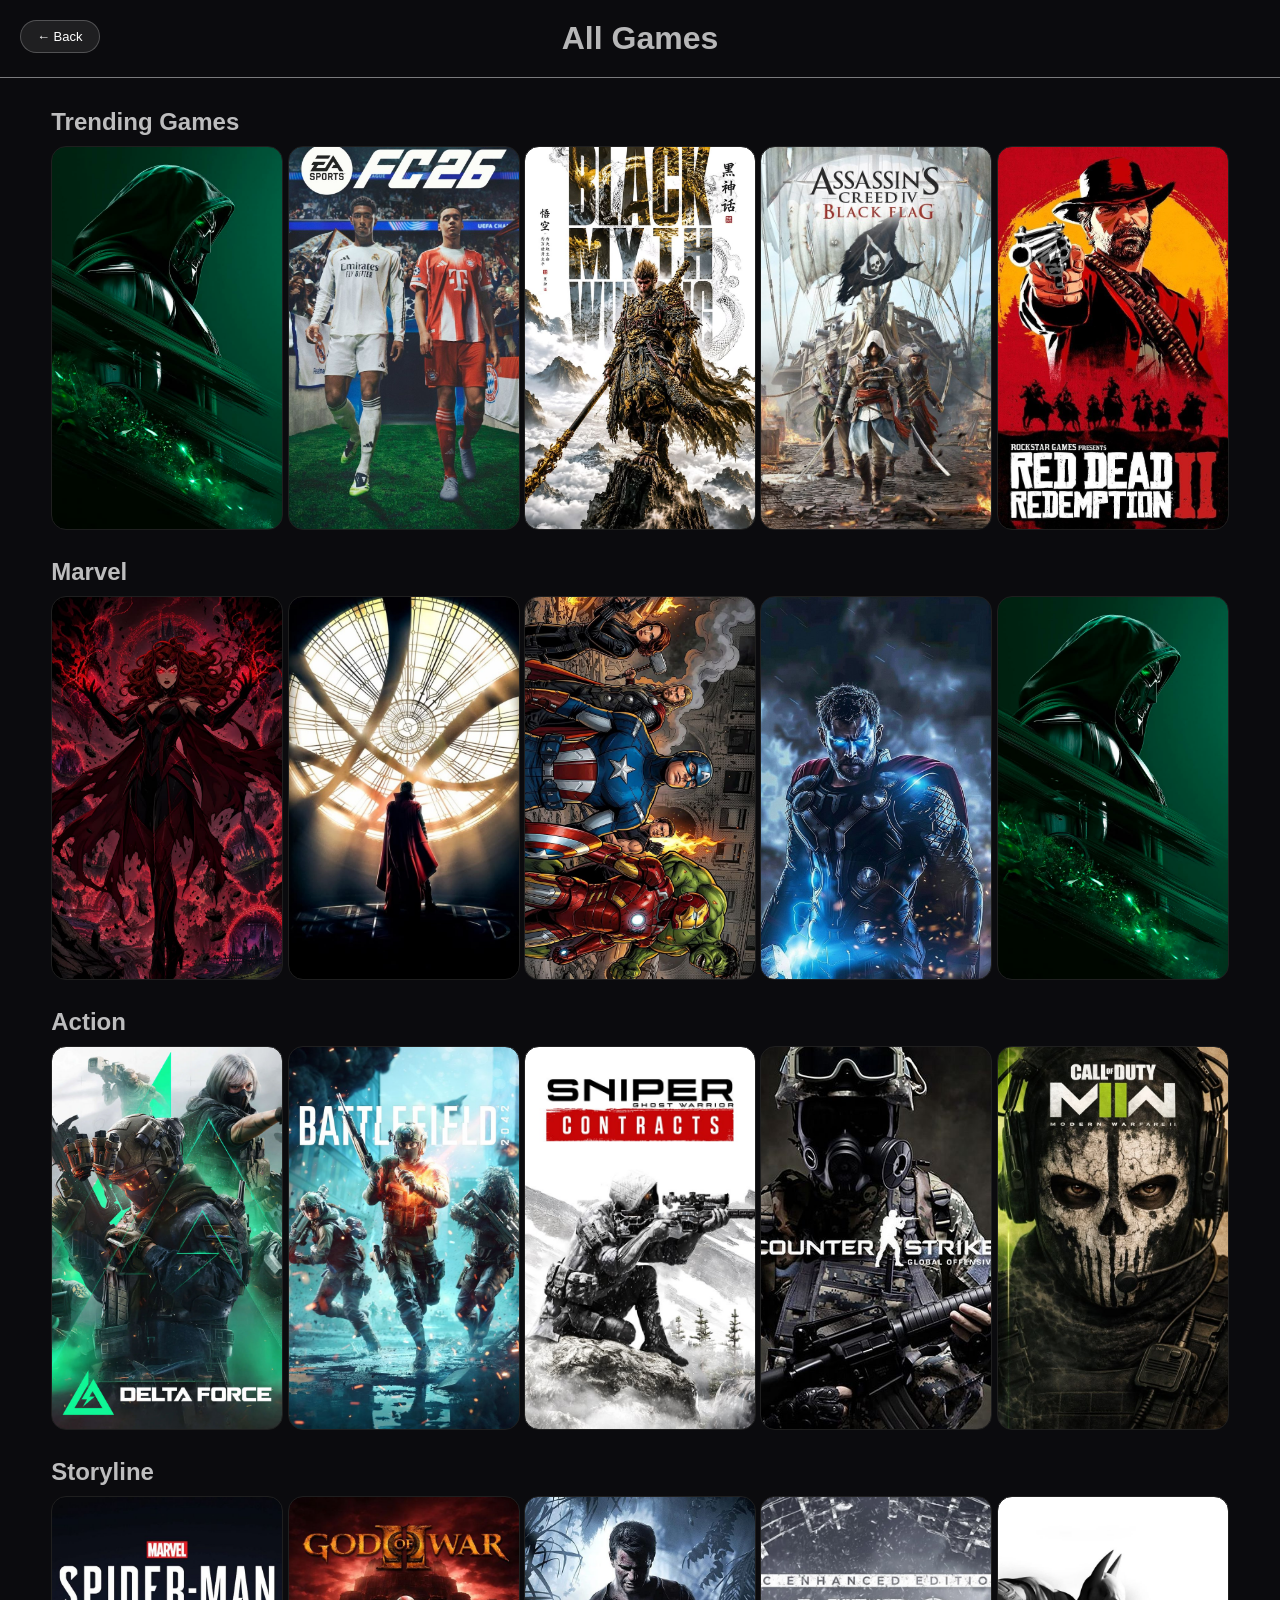
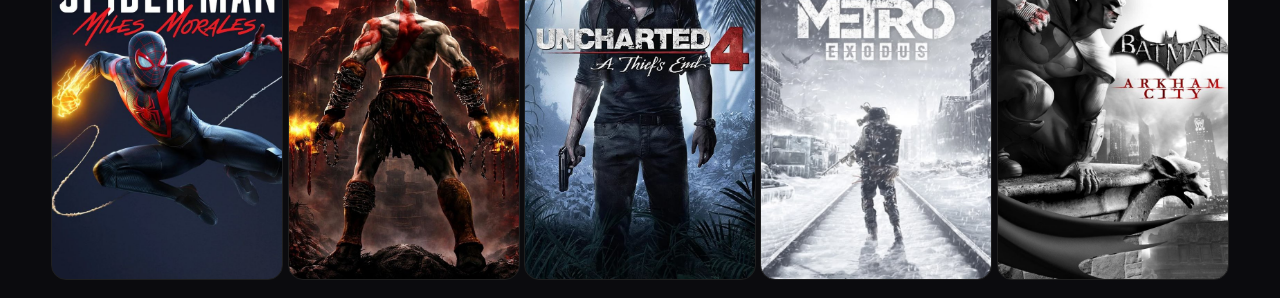
==== all_games.html @ 9a742f1f "3pages naviation done" ====
<!doctype html>
<html lang="en">
  <head>
    <meta charset="UTF-8" />
    <meta name="viewport" content="width=device-width, initial-scale=1.0" />
    <title>All Games</title>
    <link rel="stylesheet" href="all_games.css" />
  </head>
  <body>

    <a href="home.html">
            <button class="back-btn">&larr; Back</button>
    </a>
    
    <h1>All Games</h1>
    

    <div class="parent">
      <div class="card">
        <h2>Trending Games</h2>
        <div class="game">
          <div class="games" style="background-image: url(marvel3.jpg);">
            <button class="btn1">View Details</button>
          </div>
          <div class="games" style="background-image: url(tr1.jpg);">
            <button class="btn1">View Details</button>
          </div>
          <div class="games" style="background-image: url(tr2.jpg);">
            <button class="btn1">View Details</button>
          </div>
          <div class="games" style="background-image: url(tr4.jpg);">
            <button class="btn1">View Details</button>
          </div>
          <div class="games" style="background-image: url(tr5.jpg);">
            <button class="btn1">View Details</button>
          </div>          
        </div>
      </div>

      <div class="card">
        <h2>Marvel</h2>
        <div class="game">
          <div class="games" style="background-image: url(marvel1.jpg)">
            <button class="btn1">View Details</button>
          </div>
          <div class="games" style="background-image: url(marvel2.jpg)">
            <button class="btn1">View Details</button>
          </div>
          <div class="games" style="background-image: url(marvel5.jpg)">
            <button class="btn1">View Details</button>
          </div>
          <div class="games" style="background-image: url(marvel4.jpg)">
            <button class="btn1">View Details</button>
          </div>
          <div class="games" style="background-image: url(marvel3.jpg)">
            <button class="btn1">View Details</button>
          </div>
        </div>
      </div>

      <div class="card">
        <h2>Action</h2>
        <div class="game">
          <div class="games" style="background-image: url(s1.jpg);">
            <button class="btn1">View Details</button>
          </div>
          <div class="games" style="background-image: url(s2.jpg);">
            <button class="btn1">View Details</button>
          </div>
          <div class="games" style="background-image: url(s3.jpg);">
            <button class="btn1">View Details</button>
          </div>
          <div class="games" style="background-image: url(s4.jpg);">
            <button class="btn1">View Details</button>
          </div>
          <div class="games" style="background-image: url(s5.jpg);">
            <button class="btn1">View Details</button>
          </div>
          
        </div>
      </div>

      <div class="card">
        <h2>Storyline</h2>
        <div class="game">
          <div class="games" style="background-image: url(im4.jpg);">
            <button class="btn1">View Details</button>
          </div>
          <div class="games" style="background-image: url(im1.jpg);">
            <button class="btn1">View Details</button>
          </div>
          <div class="games" style="background-image: url(im2.jpg);">
            <button class="btn1">View Details</button>
          </div>
          <div class="games" style="background-image: url(im3.jpg);">
            <button class="btn1">View Details</button>
          </div>
          <div class="games" style="background-image: url(im5.jpg);">
            <button class="btn1">View Details</button>
          </div>          
        </div>
      </div>
    </div>
  </body>
</html>
---- all_games.css ----
*{
    padding: 0;
    margin: 0;
}

.back-btn{
    position: absolute;
    top: 20px;
    left: 20px;
    font-family: 'Lucida Sans', 'Lucida Sans Regular', 'Lucida Grande', 'Lucida Sans Unicode', Geneva, Verdana, sans-serif;
    background-color: rgba(94, 93, 93, 0.25);
    color: white;
    border: 1px solid rgba(255, 255, 255, 0.226);
    padding: 8px 16px;
    border-radius: 30px;
    font-size: 13px;
    cursor: pointer;
    transition: 0.3s;
}

.back-btn:hover{
    background-color: rgb(20, 20, 20);
    border-color: rgb(20, 20, 20);
}
h1{
    font-family: sans-serif;
    margin-top: 20px;
    color: rgba(255, 255, 255, 0.705);
    /* margin-bottom: 20px; */
    text-align: center;
    border-bottom: 0.1px solid rgba(255, 255, 255, 0.459);
    padding-bottom: 20px;
}
body{
    background: rgb(11, 11, 14);
}

.parent{
    width: 100%;
    height: 100%;
    display: flexbox;
    /* background-color: red; */

}

.card{
    font-family: 'Gill Sans', 'Gill Sans MT', Calibri, 'Trebuchet MS', sans-serif;
    color: rgba(255, 255, 255, 0.733);
    display: flex;
    flex-direction: column;
    width: 92%;
    margin: 0 auto;
    height: 420px;
    margin-top: 30px;
    margin-bottom: 20px;
}

.game{
    margin-top: 10px;
    height: 100%;
    width: 100%;
    display: flex;
    align-items: flex-start;
    justify-content: space-between;
}
.games{
    /* text-align: center; */
    display: flex;
    align-items: center;
    justify-content: center;
    border: 1px solid rgb(31, 31, 31);
    border-radius: 15px;
    height: 100%;
    background-color: blue;
    width: 230px;
    background-size: cover;
    background-position: center;
    transition: all 0.35s;

}

.btn1{
    font-size: 10px;
    background-color: rgba(94, 93, 93, 0.363);
    padding: 10px;
    /* font-weight: bolder; */
    border-radius: 30px;
    border: 1px solid white;
    color: white;
    background: rgba(0, 0, 0, 0.3);
    opacity: 0;
    transition: 0.3s;
    font-family: 'Lucida Sans', 'Lucida Sans Regular', 'Lucida Grande', 'Lucida Sans Unicode', Geneva, Verdana, sans-serif;
}


.games:hover .btn1{
    opacity: 1;
    
}

.btn1:hover{
    /* background-color: rgba(240, 248, 255, 0.37);
    color: rgb(0, 0, 0); */
    background-color: rgba(20, 20, 20, 0.603);
    color: rgb(255, 255, 255);
    border: 1px solid rgb(20, 20, 20);
}



.games:hover {
    box-shadow: 0 10px 35px rgba(66, 64, 80, 0.45);
    transform: translateY(-8px);
    border-color: rgba(255,255,255,.16);
    transform: scale(1.1);
}
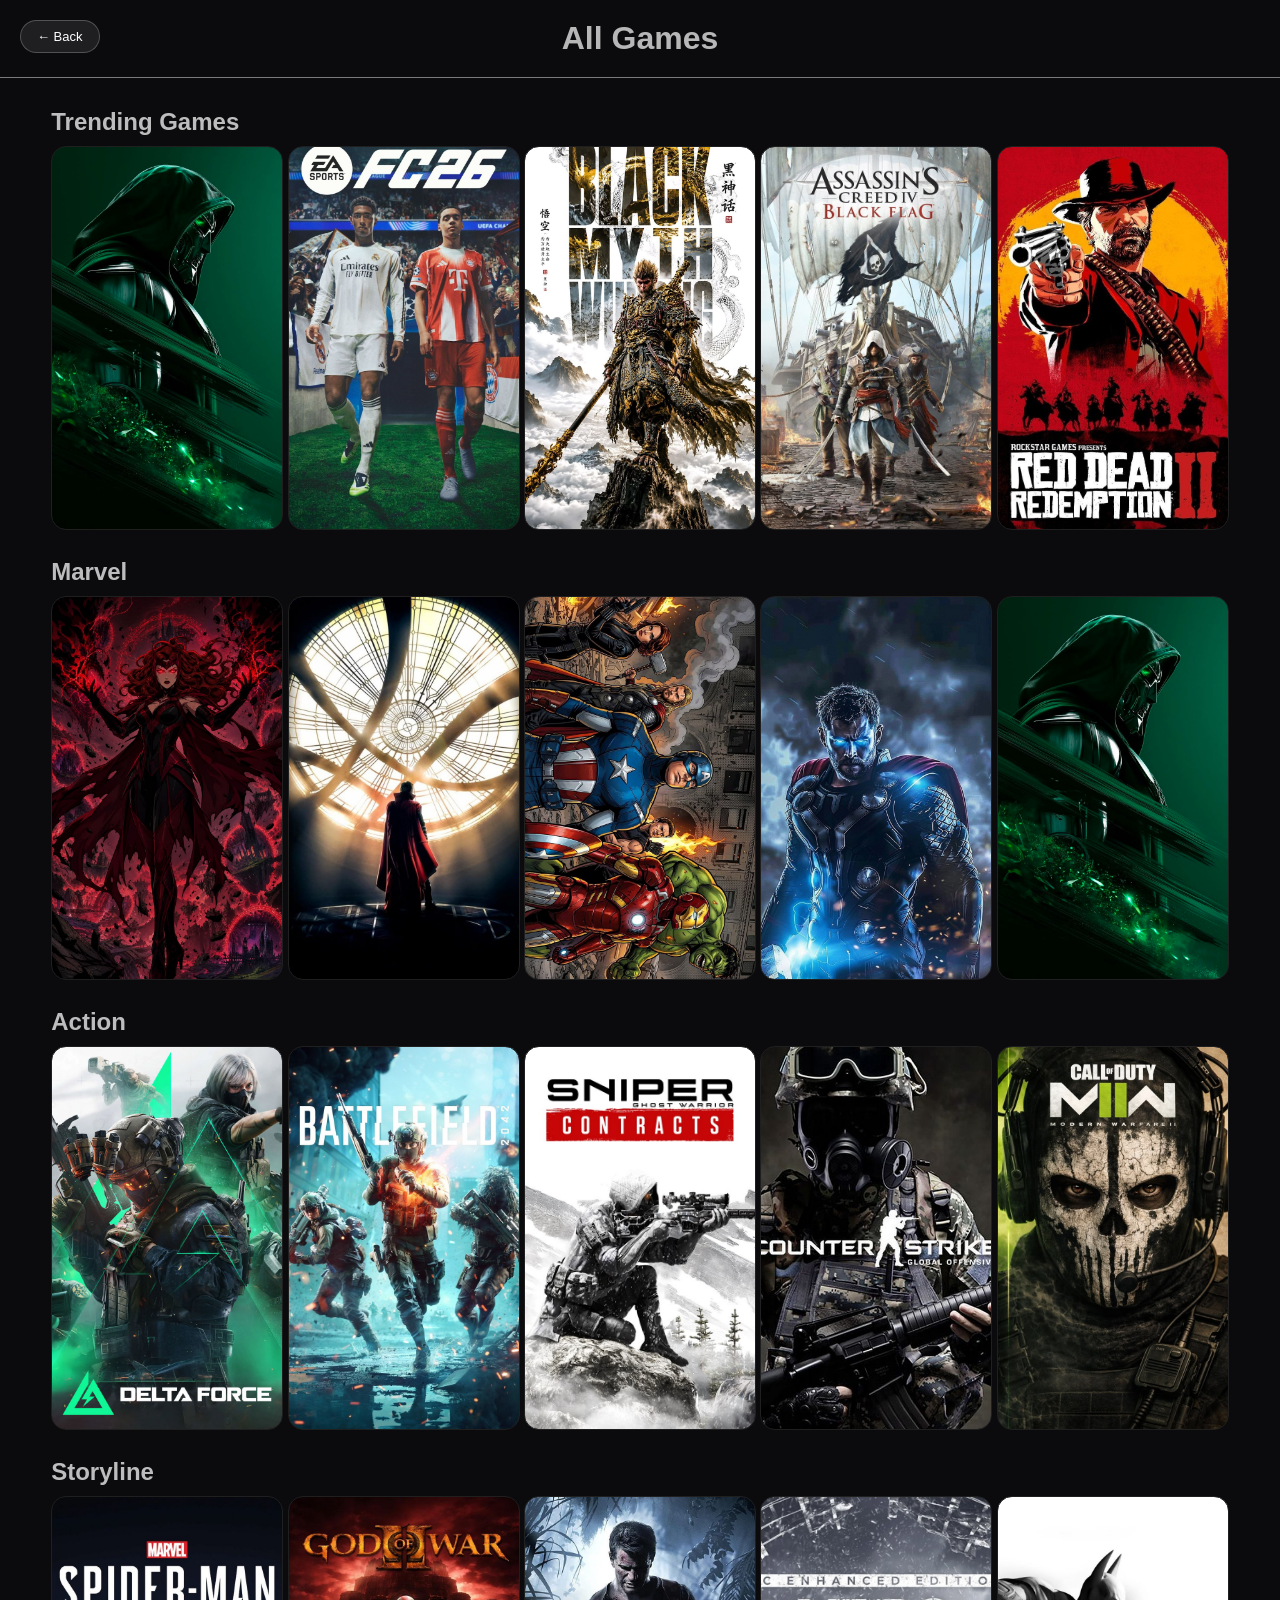
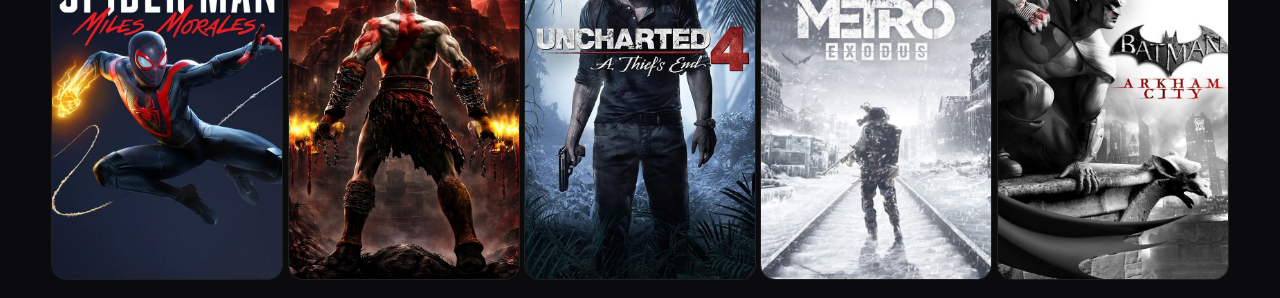
==== commit 2abda59c: "bug fixed using ai" ====
--- a/all_games.html
+++ b/all_games.html
@@ -7,33 +7,33 @@
     <link rel="stylesheet" href="all_games.css" />
   </head>
   <body>
+    <a href="index.html">
+      <button class="back-btn">&larr; Back</button>
+    </a>
 
-    <a href="home.html">
-            <button class="back-btn">&larr; Back</button>
-    </a>
-    
     <h1>All Games</h1>
-    
 
     <div class="parent">
       <div class="card">
         <h2>Trending Games</h2>
         <div class="game">
-          <div class="games" style="background-image: url(marvel3.jpg);">
+          <div class="games" style="background-image: url(marvel3.jpg)">
+            <a href="doom.html">
+              <button class="btn1">View Details</button>
+            </a>
+          </div>
+          <div class="games" style="background-image: url(tr1.jpg)">
             <button class="btn1">View Details</button>
           </div>
-          <div class="games" style="background-image: url(tr1.jpg);">
+          <div class="games" style="background-image: url(tr2.jpg)">
             <button class="btn1">View Details</button>
           </div>
-          <div class="games" style="background-image: url(tr2.jpg);">
+          <div class="games" style="background-image: url(tr4.jpg)">
             <button class="btn1">View Details</button>
           </div>
-          <div class="games" style="background-image: url(tr4.jpg);">
+          <div class="games" style="background-image: url(tr5.jpg)">
             <button class="btn1">View Details</button>
           </div>
-          <div class="games" style="background-image: url(tr5.jpg);">
-            <button class="btn1">View Details</button>
-          </div>          
         </div>
       </div>
 
@@ -53,7 +53,9 @@
             <button class="btn1">View Details</button>
           </div>
           <div class="games" style="background-image: url(marvel3.jpg)">
-            <button class="btn1">View Details</button>
+            <a href="doom.html">
+              <button class="btn1">View Details</button>
+            </a>
           </div>
         </div>
       </div>
@@ -61,43 +63,42 @@
       <div class="card">
         <h2>Action</h2>
         <div class="game">
-          <div class="games" style="background-image: url(s1.jpg);">
+          <div class="games" style="background-image: url(s1.jpg)">
             <button class="btn1">View Details</button>
           </div>
-          <div class="games" style="background-image: url(s2.jpg);">
+          <div class="games" style="background-image: url(s2.jpg)">
             <button class="btn1">View Details</button>
           </div>
-          <div class="games" style="background-image: url(s3.jpg);">
+          <div class="games" style="background-image: url(s3.jpg)">
             <button class="btn1">View Details</button>
           </div>
-          <div class="games" style="background-image: url(s4.jpg);">
+          <div class="games" style="background-image: url(s4.jpg)">
             <button class="btn1">View Details</button>
           </div>
-          <div class="games" style="background-image: url(s5.jpg);">
+          <div class="games" style="background-image: url(s5.jpg)">
             <button class="btn1">View Details</button>
           </div>
-          
         </div>
       </div>
 
       <div class="card">
         <h2>Storyline</h2>
         <div class="game">
-          <div class="games" style="background-image: url(im4.jpg);">
+          <div class="games" style="background-image: url(im4.jpg)">
             <button class="btn1">View Details</button>
           </div>
-          <div class="games" style="background-image: url(im1.jpg);">
+          <div class="games" style="background-image: url(im1.jpg)">
             <button class="btn1">View Details</button>
           </div>
-          <div class="games" style="background-image: url(im2.jpg);">
+          <div class="games" style="background-image: url(im2.jpg)">
             <button class="btn1">View Details</button>
           </div>
-          <div class="games" style="background-image: url(im3.jpg);">
+          <div class="games" style="background-image: url(im3.jpg)">
             <button class="btn1">View Details</button>
           </div>
-          <div class="games" style="background-image: url(im5.jpg);">
+          <div class="games" style="background-image: url(im5.jpg)">
             <button class="btn1">View Details</button>
-          </div>          
+          </div>
         </div>
       </div>
     </div>
--- a/all_games.css
+++ b/all_games.css
@@ -3,11 +3,31 @@
     margin: 0;
 }
 
-.back-btn{
+@keyframes Fade{
+    from{
+        opacity: 0;
+        transform: translateY(40px);
+        filter: blur(8px);
+    }
+
+    to{
+        opacity: 1;
+        transform: translate(0);
+        filter: blur(0);
+    }
+}
+
+.back-btn {
+    animation: Fade 1s ease 0.3s both;
+
     position: absolute;
     top: 20px;
     left: 20px;
-    font-family: 'Lucida Sans', 'Lucida Sans Regular', 'Lucida Grande', 'Lucida Sans Unicode', Geneva, Verdana, sans-serif;
+    z-index: 10;
+
+    display: inline-block;
+
+    font-family: 'Lucida Sans', sans-serif;
     background-color: rgba(94, 93, 93, 0.25);
     color: white;
     border: 1px solid rgba(255, 255, 255, 0.226);
@@ -15,14 +35,17 @@
     border-radius: 30px;
     font-size: 13px;
     cursor: pointer;
-    transition: 0.3s;
+    text-decoration: none;
+
+    transition: 0.3s ease;
 }
 
-.back-btn:hover{
+.back-btn:hover {
     background-color: rgb(20, 20, 20);
     border-color: rgb(20, 20, 20);
 }
 h1{
+    animation: Fade 1s ease 0.3s both;
     font-family: sans-serif;
     margin-top: 20px;
     color: rgba(255, 255, 255, 0.705);
@@ -32,10 +55,12 @@
     padding-bottom: 20px;
 }
 body{
+    
     background: rgb(11, 11, 14);
 }
 
 .parent{
+    
     width: 100%;
     height: 100%;
     display: flexbox;
@@ -44,6 +69,7 @@
 }
 
 .card{
+    animation: Fade 1s ease 0.3s both;
     font-family: 'Gill Sans', 'Gill Sans MT', Calibri, 'Trebuchet MS', sans-serif;
     color: rgba(255, 255, 255, 0.733);
     display: flex;
@@ -53,6 +79,7 @@
     height: 420px;
     margin-top: 30px;
     margin-bottom: 20px;
+    
 }
 
 .game{
@@ -113,5 +140,5 @@
     box-shadow: 0 10px 35px rgba(66, 64, 80, 0.45);
     transform: translateY(-8px);
     border-color: rgba(255,255,255,.16);
-    transform: scale(1.1);
+    transform: scale(1.05);
 }
